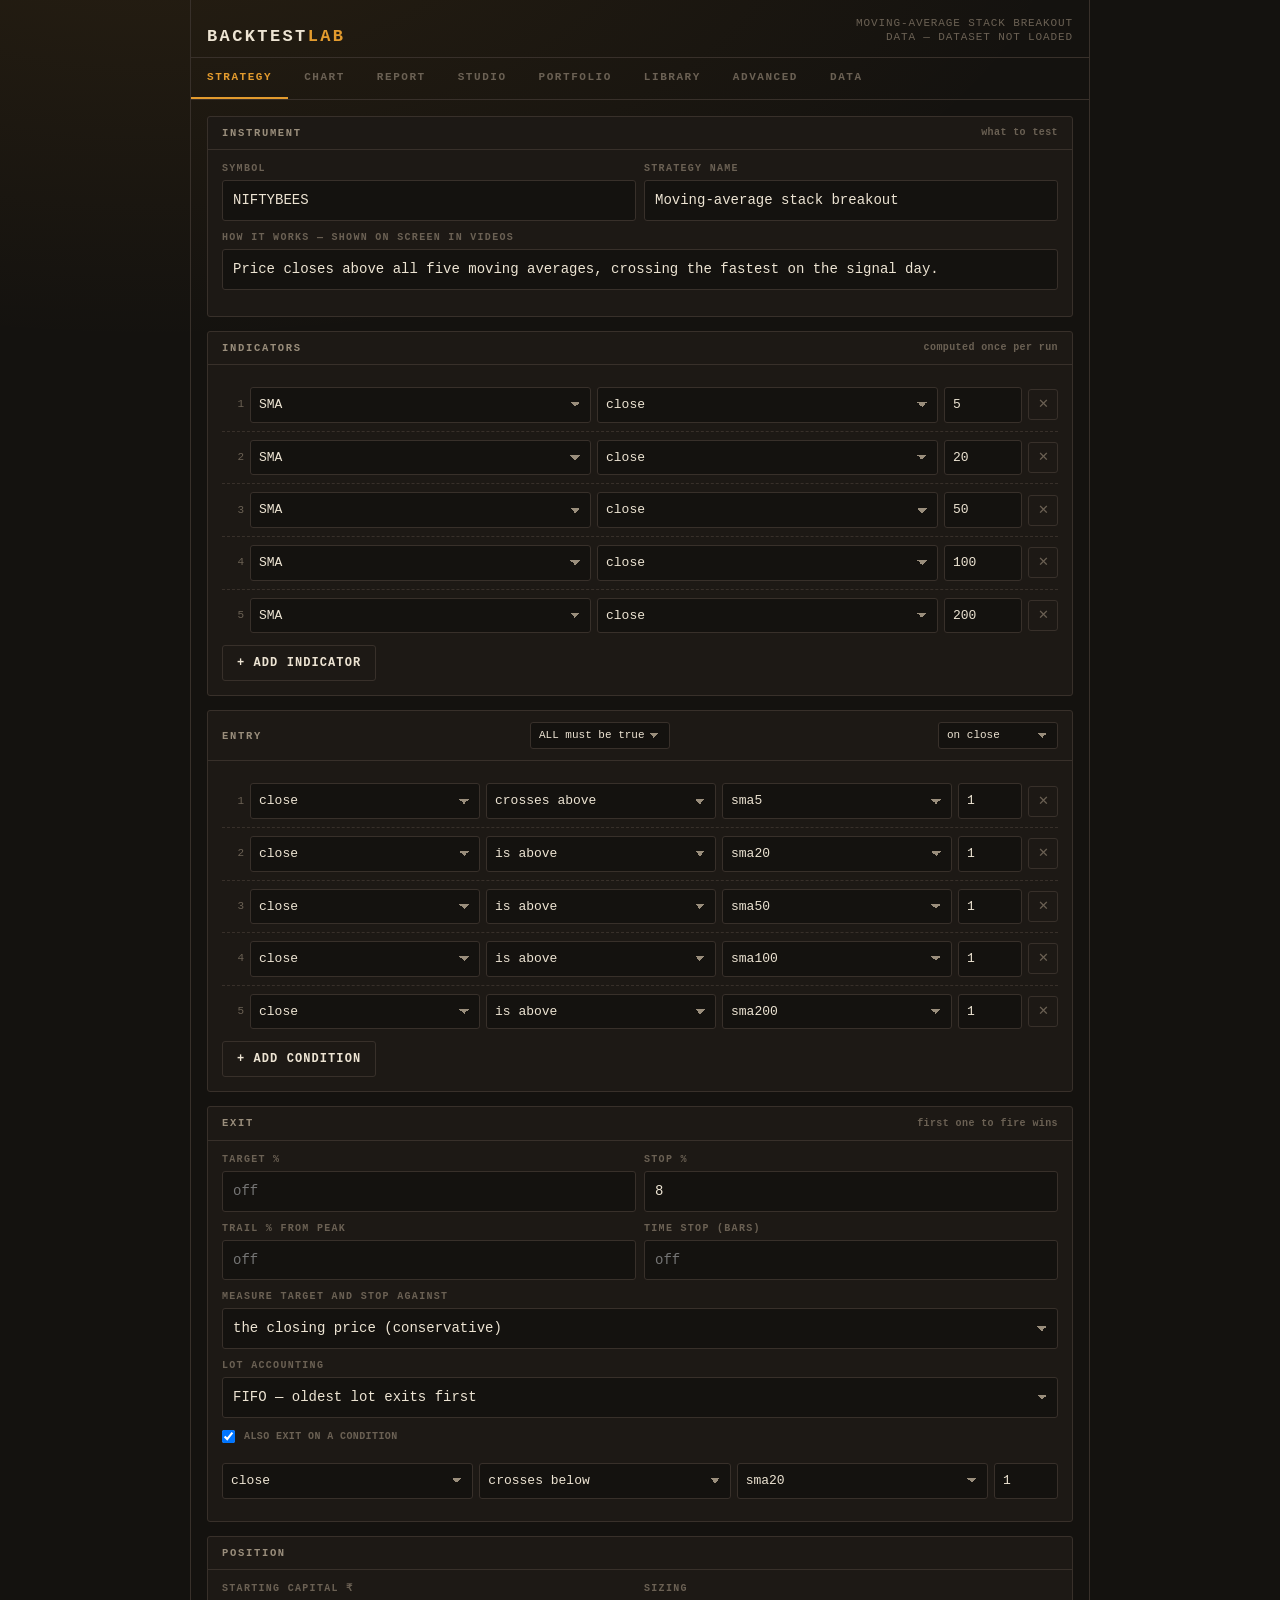
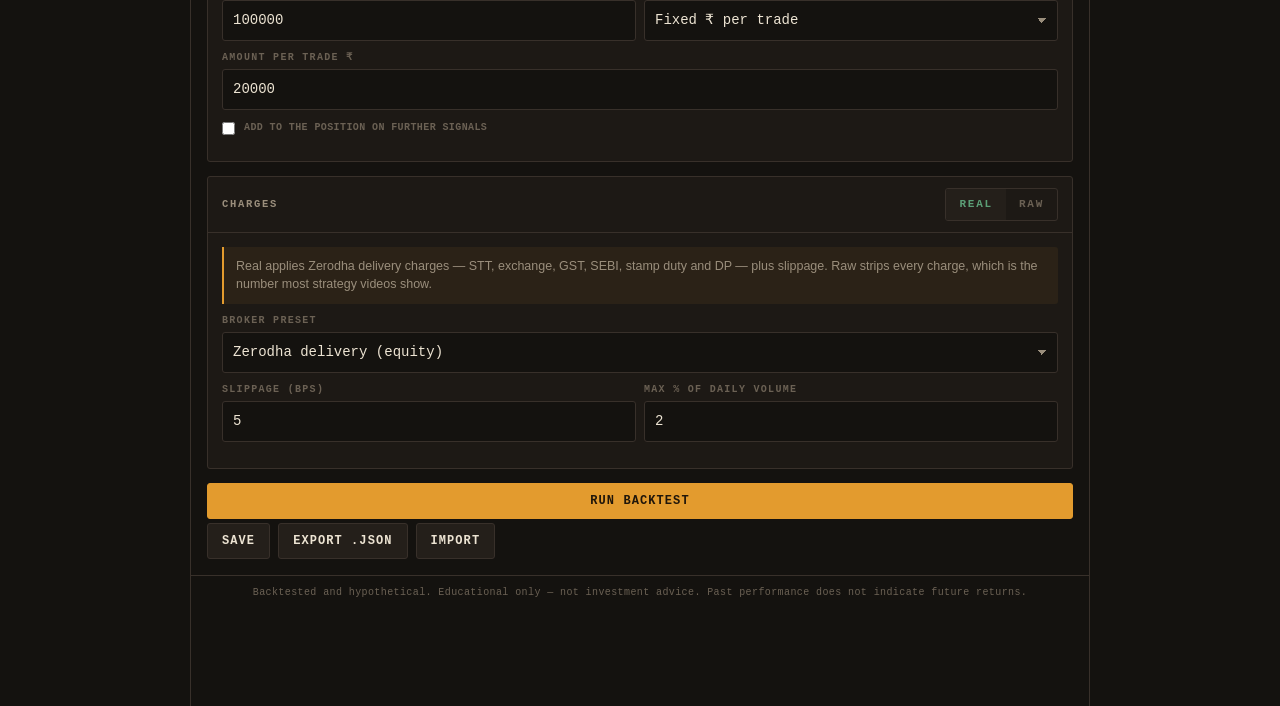
==== index.html @ 2db672f1 "feat(P1): Backtest Lab reads the official EOD2 dataset - source.js loader (EOD2, imported file, Yaho" ====
<!DOCTYPE html>
<html lang="en">
<head>
<meta charset="utf-8">
<meta name="viewport" content="width=device-width,initial-scale=1,viewport-fit=cover">
<meta name="theme-color" content="#14120F">
<title>Backtest Lab</title>
<link rel="stylesheet" href="app.css">
<link rel="manifest" href="manifest.json">
<link rel="icon" href="icon.svg" type="image/svg+xml">
<meta name="apple-mobile-web-app-capable" content="yes">
<meta name="apple-mobile-web-app-status-bar-style" content="black-translucent">
</head>
<body>

<header class="masthead">
  <div class="wordmark">BACKTEST<b>LAB</b></div>
  <div class="doc">
    <div id="doc-strategy">NO STRATEGY LOADED</div>
    <div id="doc-data" class="muted">DATA — NOT LOADED</div>
  </div>
</header>

<nav class="tabs" role="tablist">
  <button class="tab" role="tab" aria-selected="true"  data-screen="build">Strategy</button>
  <button class="tab" role="tab" aria-selected="false" data-screen="chart">Chart</button>
  <button class="tab" role="tab" aria-selected="false" data-screen="report">Report</button>
  <button class="tab" role="tab" aria-selected="false" data-screen="studio">Studio</button>
  <button class="tab" role="tab" aria-selected="false" data-screen="portfolio">Portfolio</button>
  <button class="tab" role="tab" aria-selected="false" data-screen="library">Library</button>
  <button class="tab" role="tab" aria-selected="false" data-screen="json">Advanced</button>
  <button class="tab" role="tab" aria-selected="false" data-screen="data">Data</button>
</nav>

<!-- ============ STRATEGY ============ -->
<main id="screen-build" class="screen active">

  <div id="validation" class="hidden"></div>

  <section class="section">
    <h2>Instrument <span class="hint">what to test</span></h2>
    <div class="section-body">
      <div class="row">
        <label class="field"><span>Symbol</span>
          <input id="f-symbol" value="NIFTYBEES" list="sym-list" autocapitalize="characters" spellcheck="false"></label>
        <datalist id="sym-list"></datalist>
        <label class="field"><span>Strategy name</span>
          <input id="f-label" value="Moving-average stack breakout"></label>
      </div>
      <label class="field"><span>How it works — shown on screen in videos</span>
        <input id="f-note" placeholder="One line describing the rule"></label>
    </div>
  </section>

  <section class="section">
    <h2>Indicators <span class="hint">computed once per run</span></h2>
    <div class="section-body">
      <div id="ind-list"></div>
      <div class="btn-row"><button class="btn ghost" id="add-ind">+ Add indicator</button></div>
    </div>
  </section>

  <section class="section">
    <h2>
      Entry
      <select id="f-entry-join" style="width:auto;padding:6px 24px 6px 8px;font-size:11px">
        <option value="ALL">ALL must be true</option>
        <option value="ANY">ANY may be true</option>
      </select>
      <select id="f-entry-measure" style="width:auto;padding:6px 24px 6px 8px;font-size:11px">
        <option value="close">on close</option>
        <option value="high">on day's high</option>
        <option value="low">on day's low</option>
      </select>
    </h2>
    <div class="section-body">
      <div id="entry-list"></div>
      <div class="btn-row"><button class="btn ghost" id="add-entry">+ Add condition</button></div>
    </div>
  </section>

  <section class="section">
    <h2>Exit <span class="hint">first one to fire wins</span></h2>
    <div class="section-body">
      <div class="row">
        <label class="field"><span>Target %</span><input id="f-target" type="number" step="0.1" placeholder="off"></label>
        <label class="field"><span>Stop %</span><input id="f-stop" type="number" step="0.1" placeholder="off"></label>
      </div>
      <div class="row">
        <label class="field"><span>Trail % from peak</span><input id="f-trail" type="number" step="0.1" placeholder="off"></label>
        <label class="field"><span>Time stop (bars)</span><input id="f-timestop" type="number" step="1" placeholder="off"></label>
      </div>
      <label class="field"><span>Measure target and stop against</span>
        <select id="f-exit-measure">
          <option value="close">the closing price (conservative)</option>
          <option value="high">the day's high for targets</option>
          <option value="low">the day's low for stops</option>
          <option value="highlow">the day's high and low</option>
        </select></label>
      <label class="field"><span>Lot accounting</span>
        <select id="f-accounting">
          <option value="FIFO">FIFO — oldest lot exits first</option>
          <option value="LIFO">LIFO — newest lot exits first</option>
        </select></label>
      <label class="field" style="display:flex;gap:9px;align-items:center">
        <input type="checkbox" id="f-use-exit-cond" style="width:auto;margin:0">
        <span style="margin:0;letter-spacing:.04em">Also exit on a condition</span>
      </label>
      <div id="exit-cond-wrap" class="hidden"><div id="exit-cond-list"></div></div>
    </div>
  </section>

  <section class="section">
    <h2>Position</h2>
    <div class="section-body">
      <div class="row">
        <label class="field"><span>Starting capital ₹</span><input id="f-capital" type="number" value="100000"></label>
        <label class="field"><span>Sizing</span>
          <select id="f-size-mode">
            <option value="fixed">Fixed ₹ per trade</option>
            <option value="capitalFraction">% of capital</option>
          </select></label>
      </div>
      <label class="field"><span id="f-size-label">Amount per trade ₹</span><input id="f-size-value" type="number" value="20000"></label>
      <label class="field" style="display:flex;gap:9px;align-items:center">
        <input type="checkbox" id="f-pyr" style="width:auto;margin:0">
        <span style="margin:0;letter-spacing:.04em">Add to the position on further signals</span>
      </label>
      <div id="pyr-wrap" class="hidden">
        <label class="field"><span>Maximum lots</span><input id="f-maxlots" type="number" value="3" min="2"></label>
        <div class="figure-label">Add another lot when</div>
        <div id="pyr-cond-list"></div>
      </div>
    </div>
  </section>

  <section class="section">
    <h2>
      Charges
      <span class="stamp-switch">
        <button class="real" id="sw-real" aria-pressed="true">Real</button>
        <button class="raw"  id="sw-raw"  aria-pressed="false">Raw</button>
      </span>
    </h2>
    <div class="section-body">
      <div class="notice" id="cost-note">
        Real applies Zerodha delivery charges — STT, exchange, GST, SEBI, stamp duty and DP —
        plus slippage. Raw strips every charge, which is the number most strategy videos show.
      </div>
      <label class="field"><span>Broker preset</span>
        <select id="f-cost-preset">
          <option value="zerodha_delivery">Zerodha delivery (equity)</option>
          <option value="zerodha_intraday">Zerodha intraday (equity)</option>
        </select></label>
      <div class="row">
        <label class="field"><span>Slippage (bps)</span><input id="f-slippage" type="number" value="5"></label>
        <label class="field"><span>Max % of daily volume</span><input id="f-volcap" type="number" step="0.5" value="2"></label>
      </div>
    </div>
  </section>

  <div class="btn-row">
    <button class="btn primary wide" id="btn-run">Run backtest</button>
  </div>
  <div class="btn-row">
    <button class="btn" id="btn-save">Save</button>
    <button class="btn" id="btn-export">Export .json</button>
    <button class="btn" id="btn-import">Import</button>
    <input type="file" id="file-import" accept=".json" class="hidden">
  </div>
</main>


<!-- ============ CHART ============ -->
<main id="screen-chart" class="screen">
  <div id="chart-empty" class="notice">Run a backtest to see the trades on the chart.</div>

  <section class="section" id="chart-wrap" style="display:none">
    <h2>
      <span id="chart-title">—</span>
      <span class="hint" id="chart-engine"></span>
    </h2>
    <div class="section-body" style="padding:8px">
      <div id="chart-host" style="width:100%;height:380px"></div>
      <div class="btn-row" style="margin-top:10px">
        <button class="btn ghost" id="rp-play">▶ Replay</button>
        <button class="btn ghost" id="rp-back">‹</button>
        <button class="btn ghost" id="rp-fwd">›</button>
        <button class="btn ghost" id="rp-all">Show all</button>
        <select id="rp-speed" style="width:auto;padding:9px 26px 9px 9px;font-size:11px">
          <option value="12">Slow</option>
          <option value="24" selected>Normal</option>
          <option value="60">Fast</option>
          <option value="150">Very fast</option>
        </select>
      </div>
      <div class="kv" style="border:0;padding-top:10px">
        <span id="rp-date">—</span><span id="rp-progress" class="mono">—</span>
      </div>
    </div>
  </section>

  <section class="section" id="trades-wrap" style="display:none">
    <h2>Trades <span class="hint" id="trades-count"></span></h2>
    <div class="section-body" style="padding:6px 14px">
      <div id="trades-list"></div>
    </div>
  </section>
</main>


<!-- ============ REPORT ============ -->
<main id="screen-report" class="screen">
  <div id="report-empty" class="notice">Run a backtest to see the full report.</div>
  <div id="report-body" style="display:none">

    <section class="section">
      <h2><span id="rep-title">—</span>
        <span class="stamp-switch">
          <button class="real" id="rep-real" aria-pressed="true">Real</button>
          <button class="raw"  id="rep-raw"  aria-pressed="false">Raw</button>
        </span>
      </h2>
      <div class="section-body">
        <div id="rep-period" class="figure-label"></div>
        <div id="rep-headline" class="headline-grid"></div>
      </div>
    </section>

    <section class="section">
      <h2>Equity <span class="hint">strategy against buy &amp; hold</span></h2>
      <div class="section-body" style="padding:10px"><canvas id="plot-equity"></canvas></div>
    </section>

    <section class="section">
      <h2>Drawdown <span class="hint">how far below the peak</span></h2>
      <div class="section-body" style="padding:10px"><canvas id="plot-dd"></canvas></div>
    </section>

    <section class="section">
      <h2>Month by month</h2>
      <div class="section-body" style="padding:10px;overflow-x:auto"><div id="rep-heatmap"></div></div>
    </section>

    <section class="section">
      <h2>Trade returns</h2>
      <div class="section-body" style="padding:10px"><canvas id="plot-hist"></canvas></div>
    </section>

    <section class="section">
      <h2>Rolling one-year return</h2>
      <div class="section-body" style="padding:10px"><canvas id="plot-roll"></canvas></div>
    </section>

    <div id="rep-groups"></div>

    <section class="section">
      <h2>What this does not account for</h2>
      <div class="section-body"><ul id="rep-caveats" class="caveats"></ul></div>
    </section>

    <div class="btn-row"><button class="btn" id="rep-csv">Export trades as CSV</button></div>
  </div>
</main>

<!-- ============ STUDIO ============ -->
<main id="screen-studio" class="screen">
  <div id="studio-empty" class="notice">Run a backtest first, then present it here.</div>
  <div id="studio-body" style="display:none">
    <div id="studio-warn"></div>
    <div class="btn-row">
      <button class="btn" id="st-ratio" data-ratio="9:16">9:16</button>
      <button class="btn ghost" id="st-prev">‹ Back</button>
      <button class="btn ghost" id="st-next">Next ›</button>
      <span class="mono muted" id="st-count" style="align-self:center;font-size:11px"></span>
    </div>
    <div id="stage" class="stage r916">
      <div class="stage-inner">
        <div class="stage-mark">BACKTEST<b>LAB</b></div>
        <div id="stage-content"></div>
        <div class="stage-foot" id="stage-foot"></div>
      </div>
    </div>
  </div>
</main>

<!-- ============ PORTFOLIO ============ -->
<main id="screen-portfolio" class="screen">
  <div class="notice">
    The same strategy across many symbols sharing one pot of money and a fixed number of slots.
    Almost nobody publishes this number — it is usually far below the single-stock result.
  </div>
  <section class="section">
    <h2>Setup</h2>
    <div class="section-body">
      <label class="field"><span>Symbols — comma separated, from the official dataset</span>
        <input id="pf-symbols" placeholder="NIFTYBEES, BANKBEES, GOLDBEES"></label>
      <div class="row">
        <label class="field"><span>Slots</span><input id="pf-slots" type="number" value="10" min="1"></label>
        <label class="field"><span>Capital ₹</span><input id="pf-capital" type="number" value="500000"></label>
      </div>
      <label class="field"><span>When more signals than free slots</span>
        <select id="pf-ranking"></select></label>
      <div class="btn-row"><button class="btn primary wide" id="pf-run">Run portfolio backtest</button></div>
      <div id="pf-status"></div>
    </div>
  </section>
  <section class="section" id="pf-results" style="display:none">
    <h2>Result</h2>
    <div class="section-body">
      <div id="pf-headline" class="headline-grid"></div>
      <div class="spacer"></div>
      <canvas id="pf-plot"></canvas>
      <div class="spacer"></div>
      <div id="pf-stats"></div>
      <h3 class="figure-label" style="margin-top:16px">Contribution by symbol</h3>
      <div id="pf-symbols-out"></div>
      <h3 class="figure-label" style="margin-top:16px">Signals not taken</h3>
      <div id="pf-skipped"></div>
    </div>
  </section>
</main>

<!-- ============ LIBRARY ============ -->
<main id="screen-library" class="screen">
  <div class="notice">
    Strategies are stored as plain JSON. Export the file that produced any published
    result so anyone can reproduce it.
  </div>
  <section class="section">
    <h2>Strategies</h2>
    <div class="section-body"><div id="lib-list"></div></div>
  </section>
</main>

<!-- ============ ADVANCED ============ -->
<main id="screen-json" class="screen">
  <section class="section">
    <h2>Schema <span class="hint">edit directly</span></h2>
    <div class="section-body">
      <textarea id="json-box" spellcheck="false"></textarea>
      <div class="btn-row">
        <button class="btn" id="json-load">Load into form</button>
        <button class="btn ghost" id="json-refresh">Refresh from form</button>
      </div>
      <div id="json-msg"></div>
    </div>
  </section>
</main>

<!-- ============ DATA ============ -->
<main id="screen-data" class="screen">
  <section class="section">
    <h2>Official dataset <span class="hint">NSE end-of-day, checked and adjusted</span></h2>
    <div class="section-body">
      <label class="field"><span>Dataset address</span>
        <input id="f-eod2-base" spellcheck="false" placeholder="https://amit-alphasetup.github.io/market-data/"></label>
      <div class="btn-row"><button class="btn primary" id="btn-dataset">Reload dataset</button></div>
      <div id="dataset-out"></div>
    </div>
  </section>
  <section class="section">
    <h2>Storage</h2>
    <div class="section-body"><div id="storage-out"></div>
      <div class="btn-row"><button class="btn" id="btn-storage">Check</button></div>
    </div>
  </section>
  <section class="section">
    <h2>Unofficial source <span class="hint">Yahoo — only for symbols the dataset lacks</span></h2>
    <div class="section-body">
      <label class="field" style="display:flex;gap:9px;align-items:center">
        <input type="checkbox" id="f-allow-unofficial" style="width:auto;margin:0">
        <span style="margin:0;letter-spacing:.04em">Allow unofficial source (results are labelled)</span>
      </label>
      <label class="field"><span>Worker URL</span>
        <input id="f-worker" placeholder="https://your-worker.workers.dev"></label>
      <div class="btn-row">
        <button class="btn primary" id="btn-fetch">Download symbol</button>
        <button class="btn" id="btn-cached">Show cached</button>
      </div>
      <div id="data-out"></div>
    </div>
  </section>
  <section class="section">
    <h2>Manual import</h2>
    <div class="section-body">
      <div class="notice">Works with an NSE bhavcopy CSV or any file with date and OHLCV columns.</div>
      <div class="btn-row">
        <button class="btn" id="btn-csv">Import CSV</button>
        <input type="file" id="file-csv" accept=".csv,.txt" class="hidden">
      </div>
      <div id="csv-out"></div>
    </div>
  </section>
</main>

<div class="disclaimer">
  Backtested and hypothetical. Educational only — not investment advice.
  Past performance does not indicate future returns.
</div>

<script src="eod2-client.js"></script>
<script type="module" src="ui.js"></script>
</body>
</html>
---- app.css ----
/* ============================================================
   BACKTEST LAB — app.css
   Direction: the broker's contract note. Aged paper figures under
   an amber desk lamp, hairline rules, monospaced ledger numerals.
   Every screen is potential video frame: high contrast, large numerals.
   ============================================================ */

:root{
  /* ink & paper */
  --ink:        #14120F;   /* page */
  --panel:      #1D1915;   /* card */
  --panel-2:    #241F1A;   /* raised */
  --rule:       #38302A;   /* hairline */
  --paper:      #EDE4D3;   /* primary text — aged contract paper */
  --paper-dim:  #9A8E7C;   /* secondary */
  --paper-faint:#6B6154;   /* tertiary */

  /* lamp */
  --amber:      #E39B2E;
  --amber-dim:  #8A5F1C;

  /* verdict */
  --up:         #5B9E76;
  --down:       #C05B45;

  --stamp:      #B8452F;

  /* type */
  --mono: ui-monospace,'SF Mono','Roboto Mono',Menlo,Consolas,monospace;
  --sans: -apple-system,BlinkMacSystemFont,'Segoe UI',Roboto,sans-serif;

  --r: 3px;               /* near-square: forms, not apps */
  --gap: 14px;
}

*{box-sizing:border-box}
html,body{margin:0;padding:0}
body{
  background:var(--ink);
  color:var(--paper);
  font:15px/1.55 var(--sans);
  -webkit-font-smoothing:antialiased;
  padding-bottom:96px;
  /* lamp falloff from top-left, like a desk light on a page */
  background-image:radial-gradient(120% 80% at 12% -10%, rgba(227,155,46,.09), transparent 60%);
  background-attachment:fixed;
}

/* ---------- masthead: reads like the header of a contract note ---------- */
.masthead{
  display:flex;align-items:flex-end;justify-content:space-between;
  gap:12px;padding:16px 16px 12px;
  border-bottom:1px solid var(--rule);
}
.wordmark{
  font:600 17px/1 var(--mono);
  letter-spacing:.14em;
  text-transform:uppercase;
}
.wordmark b{color:var(--amber);font-weight:600}
.masthead .doc{
  font:11px/1.3 var(--mono);color:var(--paper-faint);
  text-align:right;letter-spacing:.08em;
}

/* ---------- tabs ---------- */
.tabs{
  display:flex;gap:0;border-bottom:1px solid var(--rule);
  overflow-x:auto;scrollbar-width:none;
}
.tabs::-webkit-scrollbar{display:none}
.tab{
  flex:0 0 auto;background:none;border:0;border-bottom:2px solid transparent;
  color:var(--paper-faint);font:600 11px/1 var(--mono);letter-spacing:.14em;
  text-transform:uppercase;padding:14px 16px;cursor:pointer;
}
.tab[aria-selected="true"]{color:var(--amber);border-bottom-color:var(--amber)}
.tab:focus-visible{outline:2px solid var(--amber);outline-offset:-2px}

/* ---------- panels ---------- */
.screen{display:none;padding:16px}
.screen.active{display:block}

.section{
  border:1px solid var(--rule);background:var(--panel);
  border-radius:var(--r);margin-bottom:var(--gap);
}
.section > h2{
  margin:0;padding:11px 14px;
  font:600 10.5px/1 var(--mono);letter-spacing:.16em;text-transform:uppercase;
  color:var(--paper-dim);border-bottom:1px solid var(--rule);
  display:flex;justify-content:space-between;align-items:center;gap:8px;
}
.section > h2 .hint{font-size:10px;letter-spacing:.04em;color:var(--paper-faint);text-transform:none}
.section-body{padding:14px}

/* ---------- form controls ---------- */
label.field{display:block;margin-bottom:12px}
label.field > span{
  display:block;font:600 10px/1 var(--mono);letter-spacing:.13em;
  text-transform:uppercase;color:var(--paper-faint);margin-bottom:6px;
}
input,select,textarea{
  width:100%;background:var(--ink);color:var(--paper);
  border:1px solid var(--rule);border-radius:var(--r);
  padding:11px 10px;font:14px/1.2 var(--mono);
}
input:focus,select:focus,textarea:focus{outline:2px solid var(--amber);outline-offset:-1px;border-color:var(--amber-dim)}
select{appearance:none;background-image:linear-gradient(45deg,transparent 50%,var(--paper-dim) 50%),linear-gradient(135deg,var(--paper-dim) 50%,transparent 50%);background-position:calc(100% - 15px) 50%,calc(100% - 10px) 50%;background-size:5px 5px,5px 5px;background-repeat:no-repeat;padding-right:30px}
textarea{font-size:12px;line-height:1.5;min-height:220px;resize:vertical}

.row{display:flex;gap:8px;flex-wrap:wrap}
.row > *{flex:1 1 120px;min-width:0}
.row.tight > *{flex:0 0 auto}

/* rule rows — each condition is a line item on the note */
.rule-row{
  display:flex;gap:6px;align-items:center;
  padding:8px 0;border-bottom:1px dashed var(--rule);
}
.rule-row:last-of-type{border-bottom:0}
.rule-row select,.rule-row input{padding:9px 8px;font-size:13px}
.rule-row .idx{
  flex:0 0 auto;width:22px;text-align:right;
  font:11px/1 var(--mono);color:var(--paper-faint);
}
.rule-row .kill{
  flex:0 0 auto;width:30px;background:none;border:1px solid var(--rule);
  color:var(--paper-faint);border-radius:var(--r);padding:8px 0;cursor:pointer;font:13px/1 var(--mono);
}
.rule-row .kill:hover{color:var(--down);border-color:var(--down)}

/* ---------- buttons ---------- */
button{font-family:inherit}
.btn{
  background:var(--panel-2);color:var(--paper);
  border:1px solid var(--rule);border-radius:var(--r);
  padding:11px 14px;font:600 12px/1 var(--mono);letter-spacing:.09em;
  text-transform:uppercase;cursor:pointer;
}
.btn:active{transform:translateY(1px)}
.btn:focus-visible{outline:2px solid var(--amber);outline-offset:2px}
.btn.ghost{background:none}
.btn.primary{background:var(--amber);color:#20160A;border-color:var(--amber);font-weight:700}
.btn.wide{width:100%}
.btn[disabled]{opacity:.45;cursor:not-allowed}
.btn-row{display:flex;gap:8px;flex-wrap:wrap;margin-top:4px}

/* ---------- the signature: RAW / REAL stamp switch ---------- */
.stamp-switch{
  display:inline-flex;align-items:stretch;
  border:1px solid var(--rule);border-radius:var(--r);overflow:hidden;
}
.stamp-switch button{
  background:none;border:0;color:var(--paper-faint);
  font:700 11px/1 var(--mono);letter-spacing:.16em;
  padding:10px 13px;cursor:pointer;text-transform:uppercase;
}
.stamp-switch button[aria-pressed="true"]{background:var(--panel-2);color:var(--paper)}
.stamp-switch button.raw[aria-pressed="true"]{color:var(--stamp)}
.stamp-switch button.real[aria-pressed="true"]{color:var(--up)}

/* the stamp mark that lands on the headline number */
.stamped{position:relative;display:inline-block}
.stamped::after{
  content:attr(data-stamp);
  position:absolute;top:50%;left:50%;
  transform:translate(-50%,-50%) rotate(-14deg);
  font:800 13px/1 var(--mono);letter-spacing:.22em;
  color:var(--stamp);border:2.5px solid var(--stamp);
  padding:5px 10px;border-radius:2px;opacity:0;
  pointer-events:none;white-space:nowrap;
}
.stamped.on::after{opacity:.92;animation:stamp .28s cubic-bezier(.2,1.4,.4,1)}
@keyframes stamp{
  0%{opacity:0;transform:translate(-50%,-50%) rotate(-14deg) scale(2.1)}
  70%{opacity:1;transform:translate(-50%,-50%) rotate(-14deg) scale(.94)}
  100%{opacity:.92;transform:translate(-50%,-50%) rotate(-14deg) scale(1)}
}

/* ---------- ledger figures ---------- */
.figure{
  font:600 34px/1 var(--mono);letter-spacing:-.02em;
  font-variant-numeric:tabular-nums;
}
.figure.up{color:var(--up)} .figure.down{color:var(--down)}
.figure-label{
  font:600 9.5px/1 var(--mono);letter-spacing:.16em;
  text-transform:uppercase;color:var(--paper-faint);margin-bottom:7px;
}

.kv{
  display:flex;justify-content:space-between;gap:14px;align-items:baseline;
  padding:8px 0;border-bottom:1px solid var(--rule);
  font:13px/1.3 var(--mono);font-variant-numeric:tabular-nums;
}
.kv:last-child{border-bottom:0}
.kv > span:first-child{color:var(--paper-dim);letter-spacing:.02em}
.kv .ok{color:var(--up)} .kv .bad{color:var(--down)} .kv .warn{color:var(--amber)}

/* ---------- notices ---------- */
.notice{
  border-left:2px solid var(--amber);background:rgba(227,155,46,.07);
  padding:10px 12px;font:12.5px/1.5 var(--sans);color:var(--paper-dim);
  border-radius:0 var(--r) var(--r) 0;margin-bottom:12px;
}
.notice.bad{border-left-color:var(--down);background:rgba(192,91,69,.09)}
.notice ul{margin:6px 0 0;padding-left:16px}
.notice li{margin:2px 0}

.disclaimer{
  font:10px/1.45 var(--mono);color:var(--paper-faint);
  letter-spacing:.04em;border-top:1px solid var(--rule);
  padding:10px 16px;text-align:center;
}

/* ---------- library ---------- */
.lib-item{
  display:flex;align-items:center;gap:10px;
  padding:11px 0;border-bottom:1px solid var(--rule);cursor:pointer;
}
.lib-item:last-child{border-bottom:0}
.lib-item .mark{
  flex:0 0 auto;width:26px;height:26px;border:1px solid var(--rule);
  border-radius:var(--r);display:grid;place-items:center;
  font:600 10px/1 var(--mono);color:var(--amber);
}
.lib-item .txt{flex:1 1 auto;min-width:0}
.lib-item .txt b{display:block;font:600 14px/1.25 var(--sans);font-weight:600}
.lib-item .txt small{display:block;color:var(--paper-faint);font:11.5px/1.4 var(--sans);margin-top:2px}

/* ---------- utility ---------- */
.muted{color:var(--paper-faint)}
.mono{font-family:var(--mono)}
.hidden{display:none !important}
.spacer{height:8px}

@media (prefers-reduced-motion: reduce){
  *{animation:none !important;transition:none !important}
}

@media (min-width:760px){
  body{max-width:900px;margin:0 auto;border-left:1px solid var(--rule);border-right:1px solid var(--rule);min-height:100vh}
  .figure{font-size:40px}
}

/* ---------- report ---------- */
.headline-grid{display:grid;grid-template-columns:1fr 1fr;gap:1px;background:var(--rule);border:1px solid var(--rule);border-radius:var(--r);overflow:hidden}
.headline-cell{background:var(--panel);padding:14px 12px}
.headline-cell .figure{font-size:27px}
.headline-cell small{display:block;color:var(--paper-faint);font:10.5px/1.35 var(--mono);margin-top:5px}

canvas{display:block;width:100%;border-radius:var(--r)}

.caveats{margin:0;padding-left:16px;font:12.5px/1.6 var(--sans);color:var(--paper-dim)}
.caveats li{margin:5px 0}

table.heatmap{border-collapse:collapse;font:11px/1 var(--mono);width:100%;min-width:420px}
table.heatmap th{color:var(--paper-faint);font-weight:600;padding:5px 3px;text-align:center}
table.heatmap th:first-child{text-align:right;padding-right:7px}
table.heatmap td{padding:5px 2px;text-align:center;color:var(--paper);min-width:22px}
table.heatmap td.mh-empty{background:var(--ink)}

/* ---------- studio stage ---------- */
.stage{background:var(--ink);border:1px solid var(--rule);border-radius:var(--r);
  margin:12px 0;overflow:hidden;position:relative}
.stage.r916{aspect-ratio:9/16;max-height:78vh;margin-left:auto;margin-right:auto;width:min(100%,440px)}
.stage.r169{aspect-ratio:16/9;width:100%}
.stage-inner{position:absolute;inset:0;display:flex;flex-direction:column;
  padding:26px 22px;background-image:radial-gradient(100% 70% at 50% 0%,rgba(227,155,46,.10),transparent 62%)}
.stage-mark{font:600 11px/1 var(--mono);letter-spacing:.2em;color:var(--paper-faint)}
.stage-mark b{color:var(--amber);font-weight:600}
#stage-content{flex:1 1 auto;display:flex;flex-direction:column;justify-content:center;gap:14px;min-height:0}
.stage-foot{font:8.5px/1.4 var(--mono);color:var(--paper-faint);letter-spacing:.05em;text-align:center;padding-top:10px}

.st-kicker{font:600 10.5px/1 var(--mono);letter-spacing:.22em;color:var(--amber)}
.st-head{font:600 30px/1.12 var(--sans);letter-spacing:-.015em}
.st-sub{font:14px/1.5 var(--sans);color:var(--paper-dim)}
.st-figure{font:600 62px/1 var(--mono);letter-spacing:-.035em;font-variant-numeric:tabular-nums}
.st-figure.up{color:var(--up)} .st-figure.down{color:var(--down)} .st-figure.flat{color:var(--paper)}
.st-label{font:600 10.5px/1 var(--mono);letter-spacing:.2em;color:var(--paper-faint);text-transform:uppercase}
.st-list{margin:0;padding-left:17px;font:14.5px/1.75 var(--sans);color:var(--paper)}
.st-list li{margin:5px 0}
.st-compare{display:grid;grid-template-columns:1fr 1fr;gap:12px}
.st-compare > div{border:1px solid var(--rule);border-radius:var(--r);padding:14px 12px}
.st-compare .st-figure{font-size:34px}
.st-compare .raw{color:var(--stamp)}
.st-verdict{font:600 34px/1.14 var(--sans);letter-spacing:-.02em}
.st-verdict.up{color:var(--up)} .st-verdict.down{color:var(--down)} .st-verdict.flat{color:var(--paper)}

@media (min-width:520px){ .headline-grid{grid-template-columns:repeat(4,1fr)} }
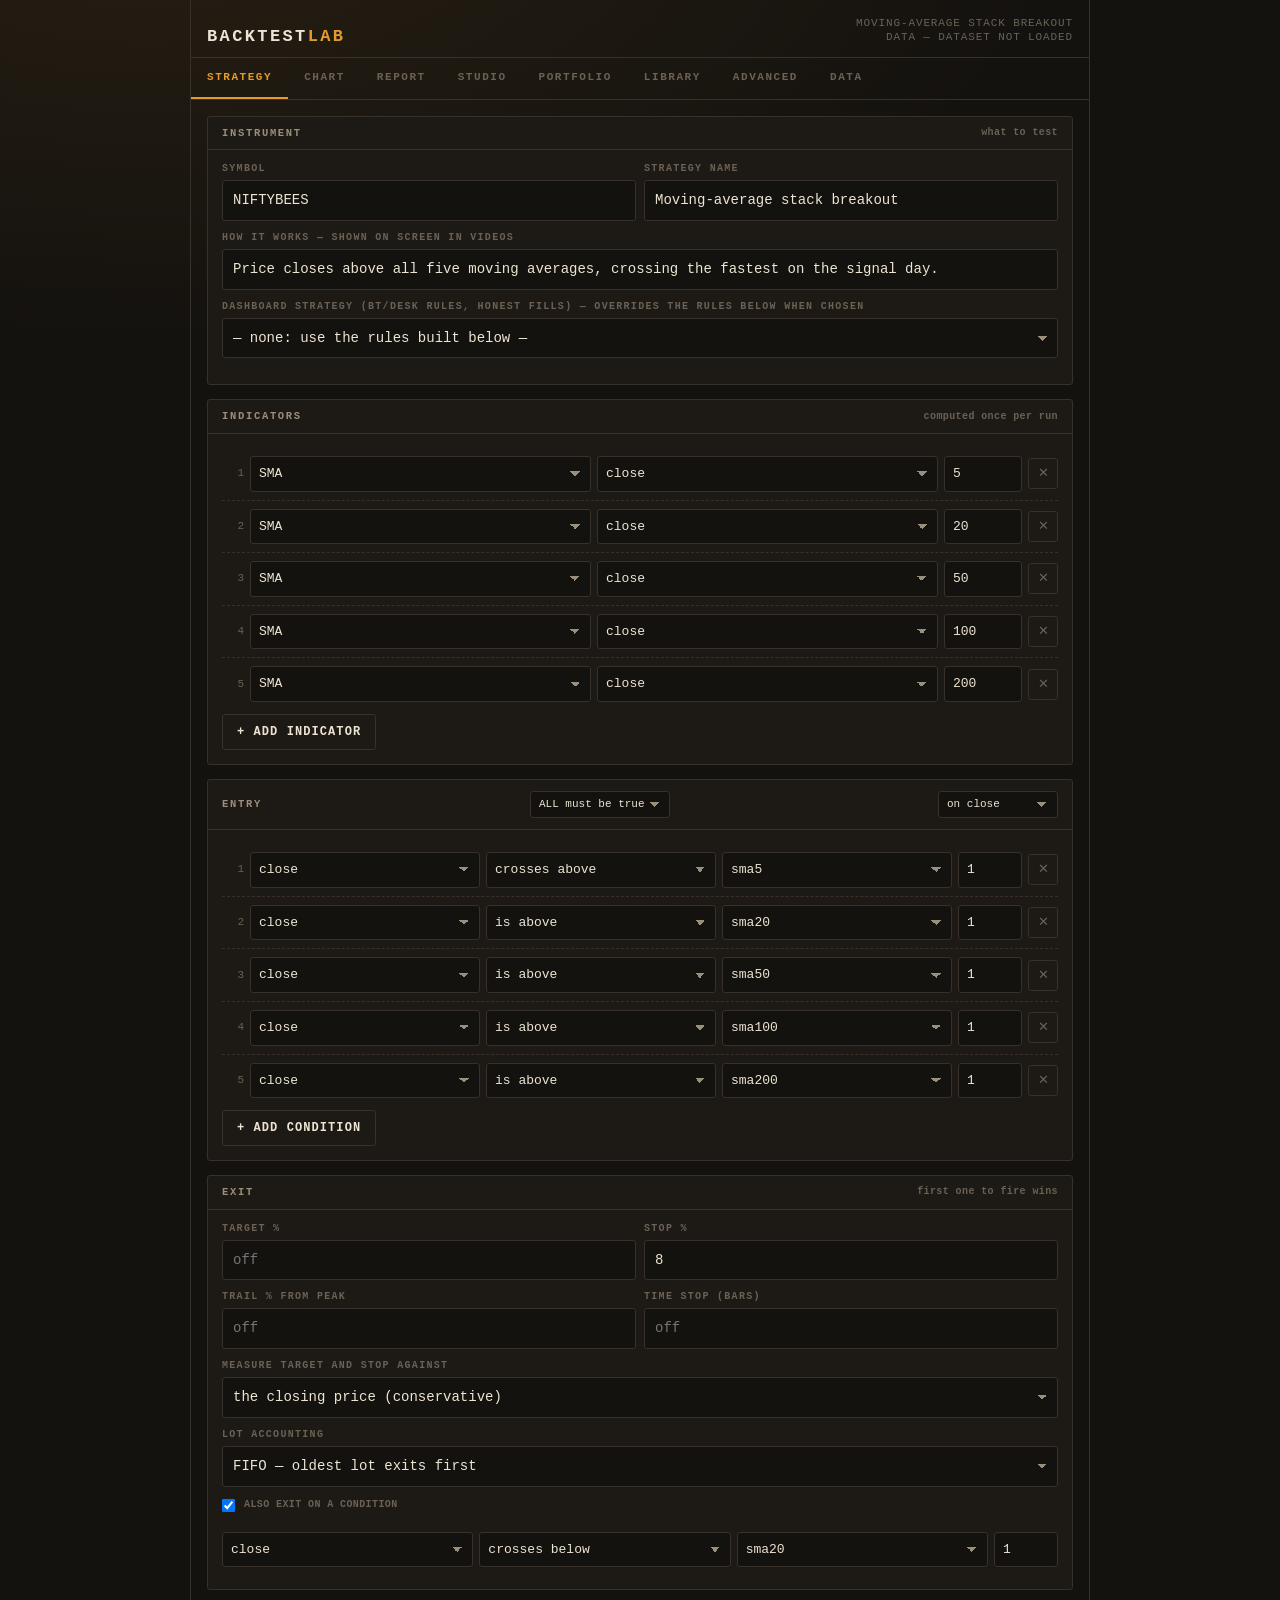
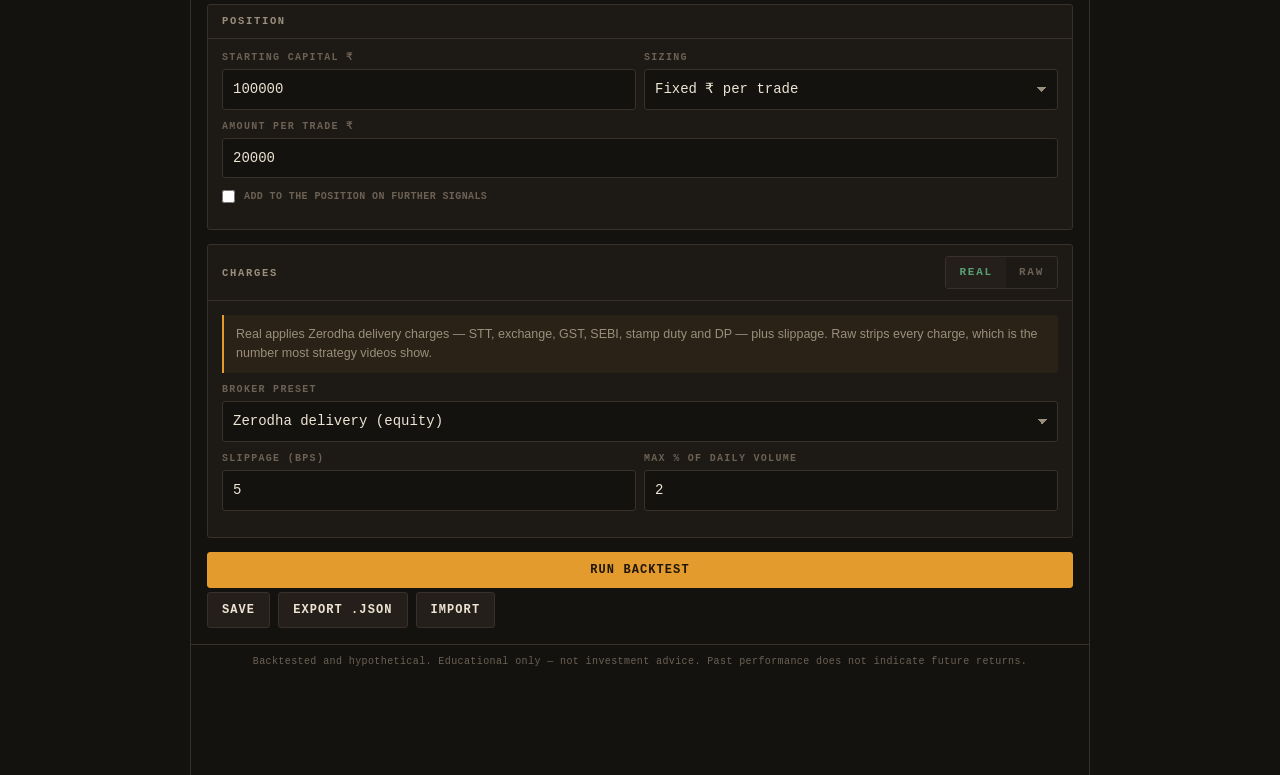
==== commit c79b8e26: "feat(P3): engine v2 - order model, one price scale, run invariants, and the five BT/DESK dashboard s" ====
--- a/index.html
+++ b/index.html
@@ -49,6 +49,13 @@
       </div>
       <label class="field"><span>How it works — shown on screen in videos</span>
         <input id="f-note" placeholder="One line describing the rule"></label>
+      <label class="field"><span>Dashboard strategy (BT/DESK rules, honest fills) — overrides the rules below when chosen</span>
+        <select id="f-btdesk"><option value="">— none: use the rules built below —</option></select></label>
+      <div class="row" id="btdesk-params" style="display:none">
+        <label class="field"><span>₹ per buy</span><input id="f-bd-pertx" type="number" value="5000" min="1"></label>
+        <label class="field"><span>Max buys</span><input id="f-bd-maxbuys" type="number" value="5" min="1"></label>
+      </div>
+      <div class="notice" id="btdesk-note" style="display:none"></div>
     </div>
   </section>
 
@@ -293,6 +300,14 @@
   <section class="section">
     <h2>Setup</h2>
     <div class="section-body">
+      <label class="field"><span>Universe</span>
+        <select id="pf-universe">
+          <option value="">My own list (below)</option>
+          <option value="NIFTY500_50">Nifty 500, first 50 by name (today's list — survivorship-biased)</option>
+          <option value="NIFTY500">Nifty 500 (today's list — survivorship-biased)</option>
+          <option value="ETFS">All ETFs in the dataset</option>
+        </select></label>
+      <div class="notice" id="pf-bias" style="display:none">Survivorship-biased: this is TODAY's index list. Companies that fell out of the index or were delisted are missing, so past results look better than they really were.</div>
       <label class="field"><span>Symbols — comma separated, from the official dataset</span>
         <input id="pf-symbols" placeholder="NIFTYBEES, BANKBEES, GOLDBEES"></label>
       <div class="row">
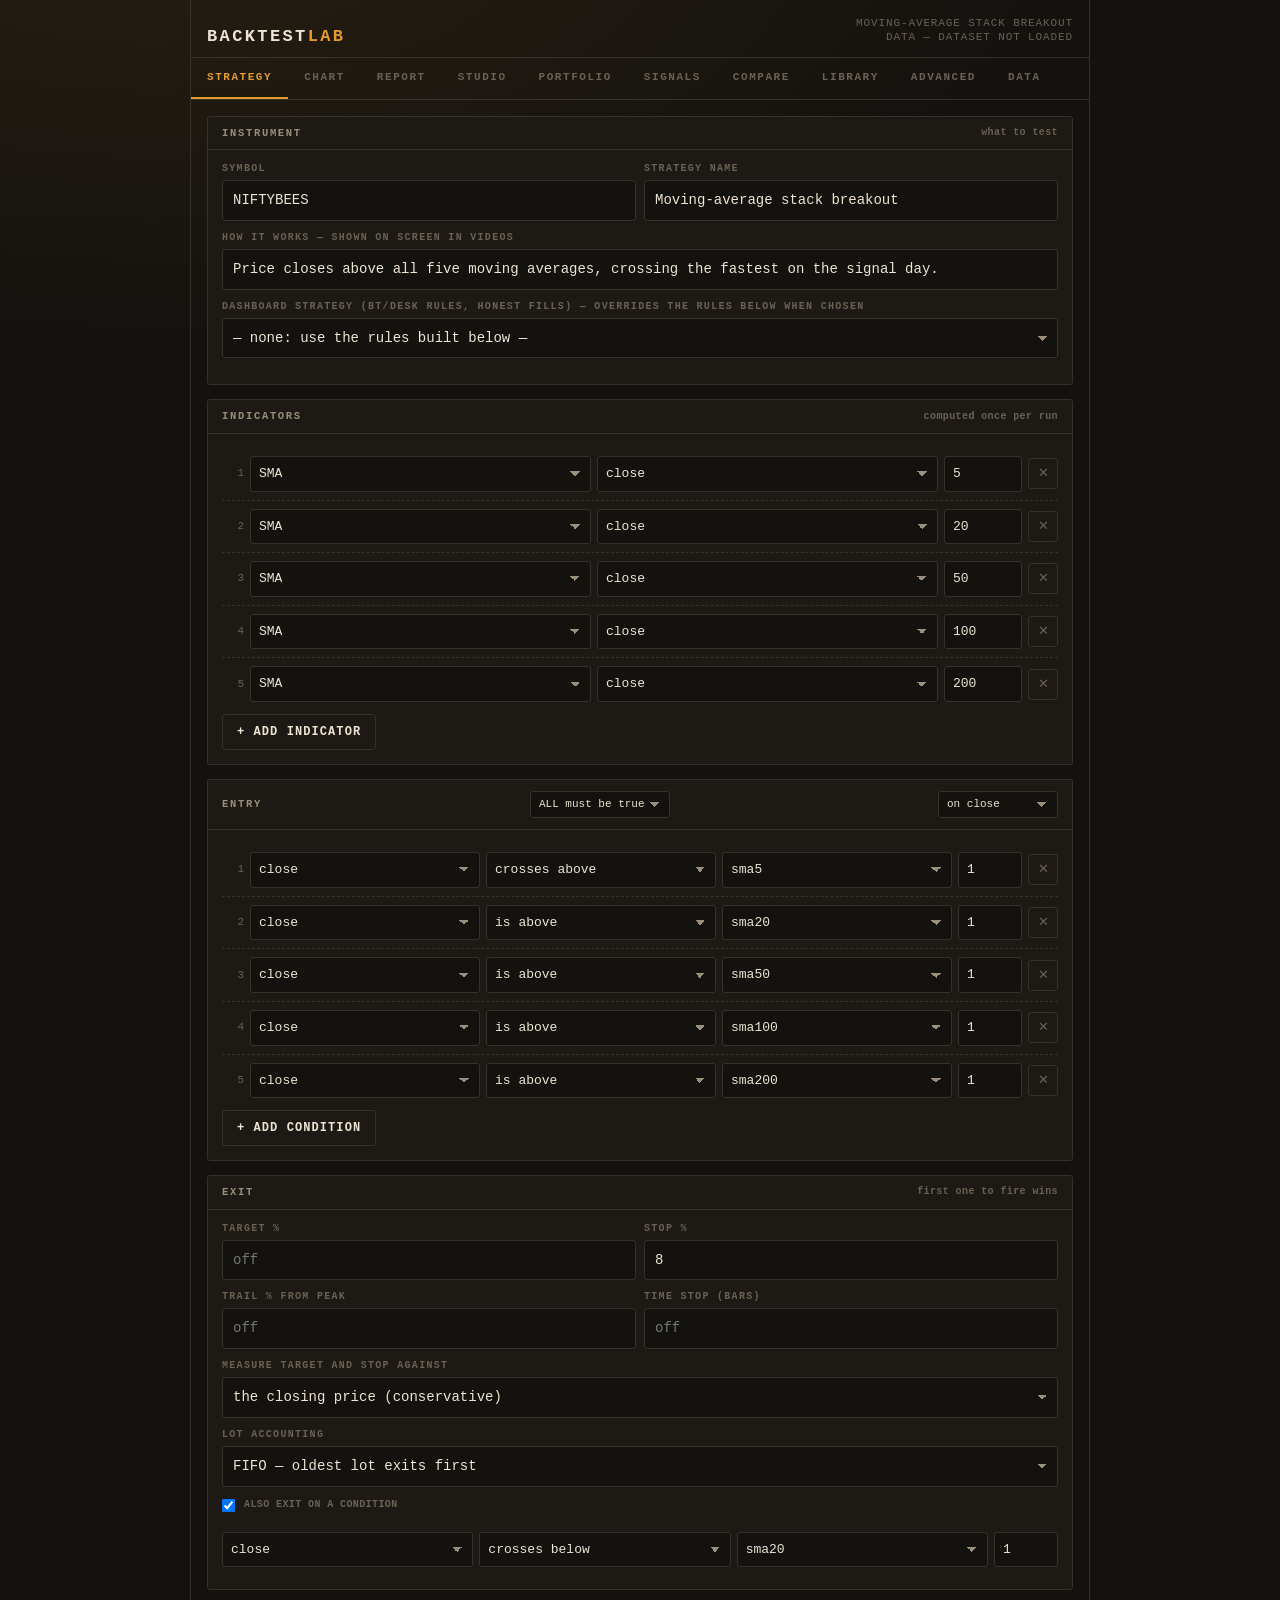
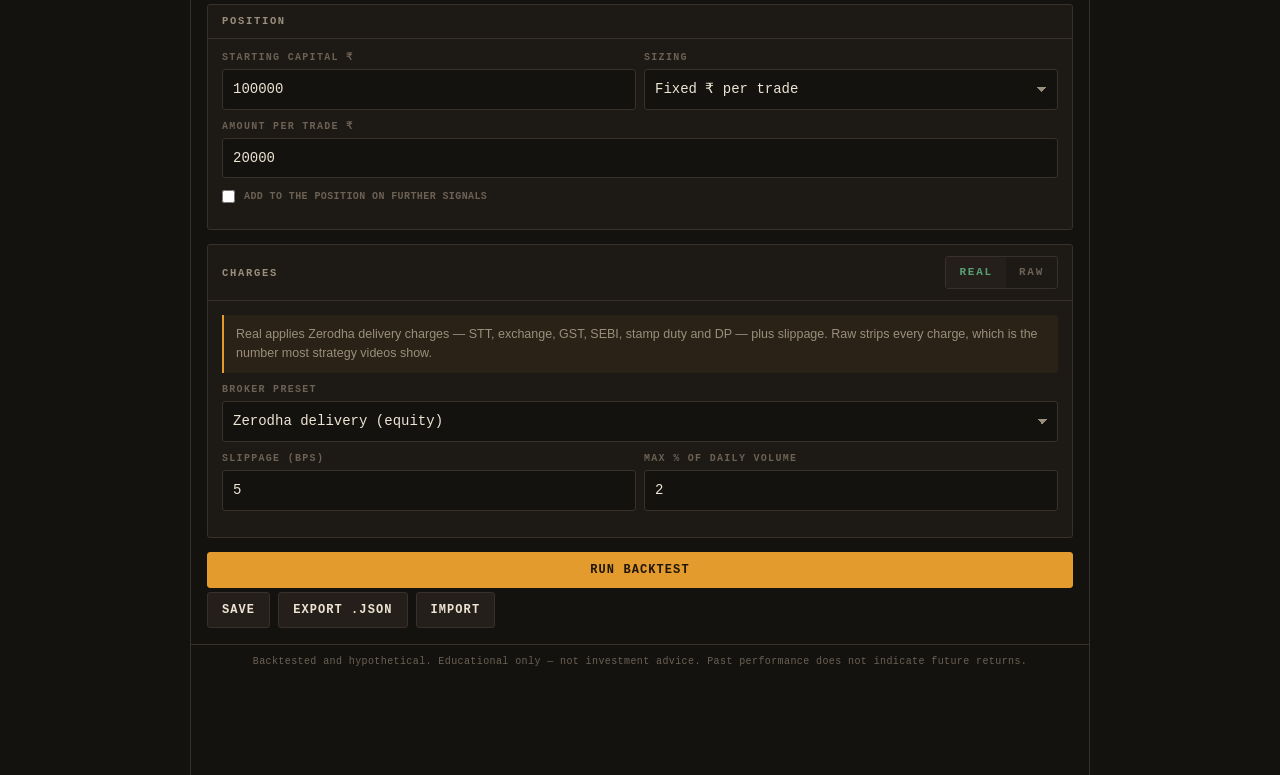
==== commit 6928fc8c: "feat(P4): dashboard features - Signals tab with order cards, live prices through the Market Bridge, " ====
--- a/index.html
+++ b/index.html
@@ -27,6 +27,8 @@
   <button class="tab" role="tab" aria-selected="false" data-screen="report">Report</button>
   <button class="tab" role="tab" aria-selected="false" data-screen="studio">Studio</button>
   <button class="tab" role="tab" aria-selected="false" data-screen="portfolio">Portfolio</button>
+  <button class="tab" role="tab" aria-selected="false" data-screen="signals">Signals</button>
+  <button class="tab" role="tab" aria-selected="false" data-screen="compare">Compare</button>
   <button class="tab" role="tab" aria-selected="false" data-screen="library">Library</button>
   <button class="tab" role="tab" aria-selected="false" data-screen="json">Advanced</button>
   <button class="tab" role="tab" aria-selected="false" data-screen="data">Data</button>
@@ -267,6 +269,30 @@
     </section>
 
     <div class="btn-row"><button class="btn" id="rep-csv">Export trades as CSV</button></div>
+
+    <section class="section">
+      <h2>Against simply investing <span class="hint">same money, same dates</span></h2>
+      <div class="section-body"><div id="x-bench"></div></div>
+    </section>
+    <section class="section">
+      <h2>Shuffle test <span class="hint">same trades, random order</span></h2>
+      <div class="section-body">
+        <div class="row">
+          <label class="field"><span>Shuffles</span><input id="x-mc-n" type="number" value="2000" min="100" max="10000"></label>
+          <label class="field"><span>Seed</span><input id="x-mc-seed" type="number" value="42"></label>
+        </div>
+        <div class="btn-row"><button class="btn" id="x-mc-run">Run shuffle test</button></div>
+        <div id="x-mc-out"></div>
+      </div>
+    </section>
+    <section class="section">
+      <h2>Check against a sheet <span class="hint">paste rows: entry date, entry price, exit date, exit price, quantity</span></h2>
+      <div class="section-body">
+        <textarea id="x-sheet" rows="5" style="width:100%" placeholder="2024-01-01, 100.00, 2024-01-06, 110.00, 50"></textarea>
+        <div class="btn-row"><button class="btn" id="x-sheet-run">Compare with this run</button></div>
+        <div id="x-sheet-out"></div>
+      </div>
+    </section>
   </div>
 </main>
 
@@ -275,6 +301,7 @@
   <div id="studio-empty" class="notice">Run a backtest first, then present it here.</div>
   <div id="studio-body" style="display:none">
     <div id="studio-warn"></div>
+    <div id="studio-id" class="mono muted" style="font-size:11px;word-break:break-all;margin-bottom:8px"></div>
     <div class="btn-row">
       <button class="btn" id="st-ratio" data-ratio="9:16">9:16</button>
       <button class="btn ghost" id="st-prev">‹ Back</button>
@@ -289,6 +316,65 @@
       </div>
     </div>
   </div>
+</main>
+
+<!-- ============ SIGNALS ============ -->
+<main id="screen-signals" class="screen">
+  <div class="notice">What the dashboard strategies would do at the next session, from prices up to the latest published day. These are the rules' orders, not advice.</div>
+  <section class="section">
+    <h2>Scan</h2>
+    <div class="section-body">
+      <label class="field"><span>Universe</span><select id="sg-universe">
+          <option value="">My own list (below)</option>
+          <option value="NIFTY500_50">Nifty 500, first 50 by name (today's list — survivorship-biased)</option>
+          <option value="NIFTY500">Nifty 500 (today's list — survivorship-biased)</option>
+          <option value="ETFS">All ETFs in the dataset</option>
+        </select></label>
+      <label class="field"><span>Symbols — comma separated</span><input id="sg-symbols" placeholder="RELIANCE, INFY, TCS"></label>
+      <div id="sg-presets" class="row" style="flex-wrap:wrap"></div>
+      <div class="row">
+        <label class="field"><span>₹ per buy</span><input id="sg-pertx" type="number" value="5000" min="1"></label>
+        <label class="field"><span>Max buys</span><input id="sg-maxbuys" type="number" value="5" min="1"></label>
+        <label class="field"><span>Near = within %</span><input id="sg-near" type="number" value="2" min="0" step="0.5"></label>
+      </div>
+      <div class="btn-row">
+        <button class="btn primary" id="sg-run">Scan signals</button>
+        <button class="btn" id="sg-quotes">Add live prices</button>
+        <label class="mono" style="align-self:center;font-size:12px"><input type="checkbox" id="sg-all"> show "nothing to place" too</label>
+      </div>
+      <div id="sg-status"></div>
+    </div>
+  </section>
+  <div id="sg-cards"></div>
+</main>
+
+<!-- ============ COMPARE ============ -->
+<main id="screen-compare" class="screen">
+  <div class="notice">Several strategies on the same symbols and dates, ranked. Each symbol is run on its own money; this is not a portfolio.</div>
+  <section class="section">
+    <h2>Setup</h2>
+    <div class="section-body">
+      <label class="field"><span>Universe</span><select id="cp-universe">
+          <option value="">My own list (below)</option>
+          <option value="NIFTY500_50">Nifty 500, first 50 by name (today's list — survivorship-biased)</option>
+          <option value="NIFTY500">Nifty 500 (today's list — survivorship-biased)</option>
+          <option value="ETFS">All ETFs in the dataset</option>
+        </select></label>
+      <label class="field"><span>Symbols — comma separated</span><input id="cp-symbols" placeholder="RELIANCE, INFY, TCS"></label>
+      <div id="cp-presets" class="row" style="flex-wrap:wrap"></div>
+      <div class="row">
+        <label class="field"><span>Start date</span><input id="cp-start" type="date" value="2015-01-01"></label>
+        <label class="field"><span>₹ per buy</span><input id="cp-pertx" type="number" value="5000" min="1"></label>
+        <label class="field"><span>Max buys</span><input id="cp-maxbuys" type="number" value="5" min="1"></label>
+      </div>
+      <div class="btn-row"><button class="btn primary" id="cp-run">Compare</button><button class="btn" id="cp-csv" disabled>Export CSV</button></div>
+      <div id="cp-status"></div>
+    </div>
+  </section>
+  <section class="section" id="cp-results" style="display:none">
+    <h2>Ranked by median XIRR</h2>
+    <div class="section-body"><div id="cp-summary" style="overflow-x:auto"></div><div class="figure-label" style="margin-top:14px">Every run</div><div id="cp-rows" style="overflow-x:auto"></div></div>
+  </section>
 </main>
 
 <!-- ============ PORTFOLIO ============ -->
@@ -416,5 +502,6 @@
 
 <script src="eod2-client.js"></script>
 <script type="module" src="ui.js"></script>
+<script type="module" src="ui-p4.js"></script>
 </body>
 </html>
